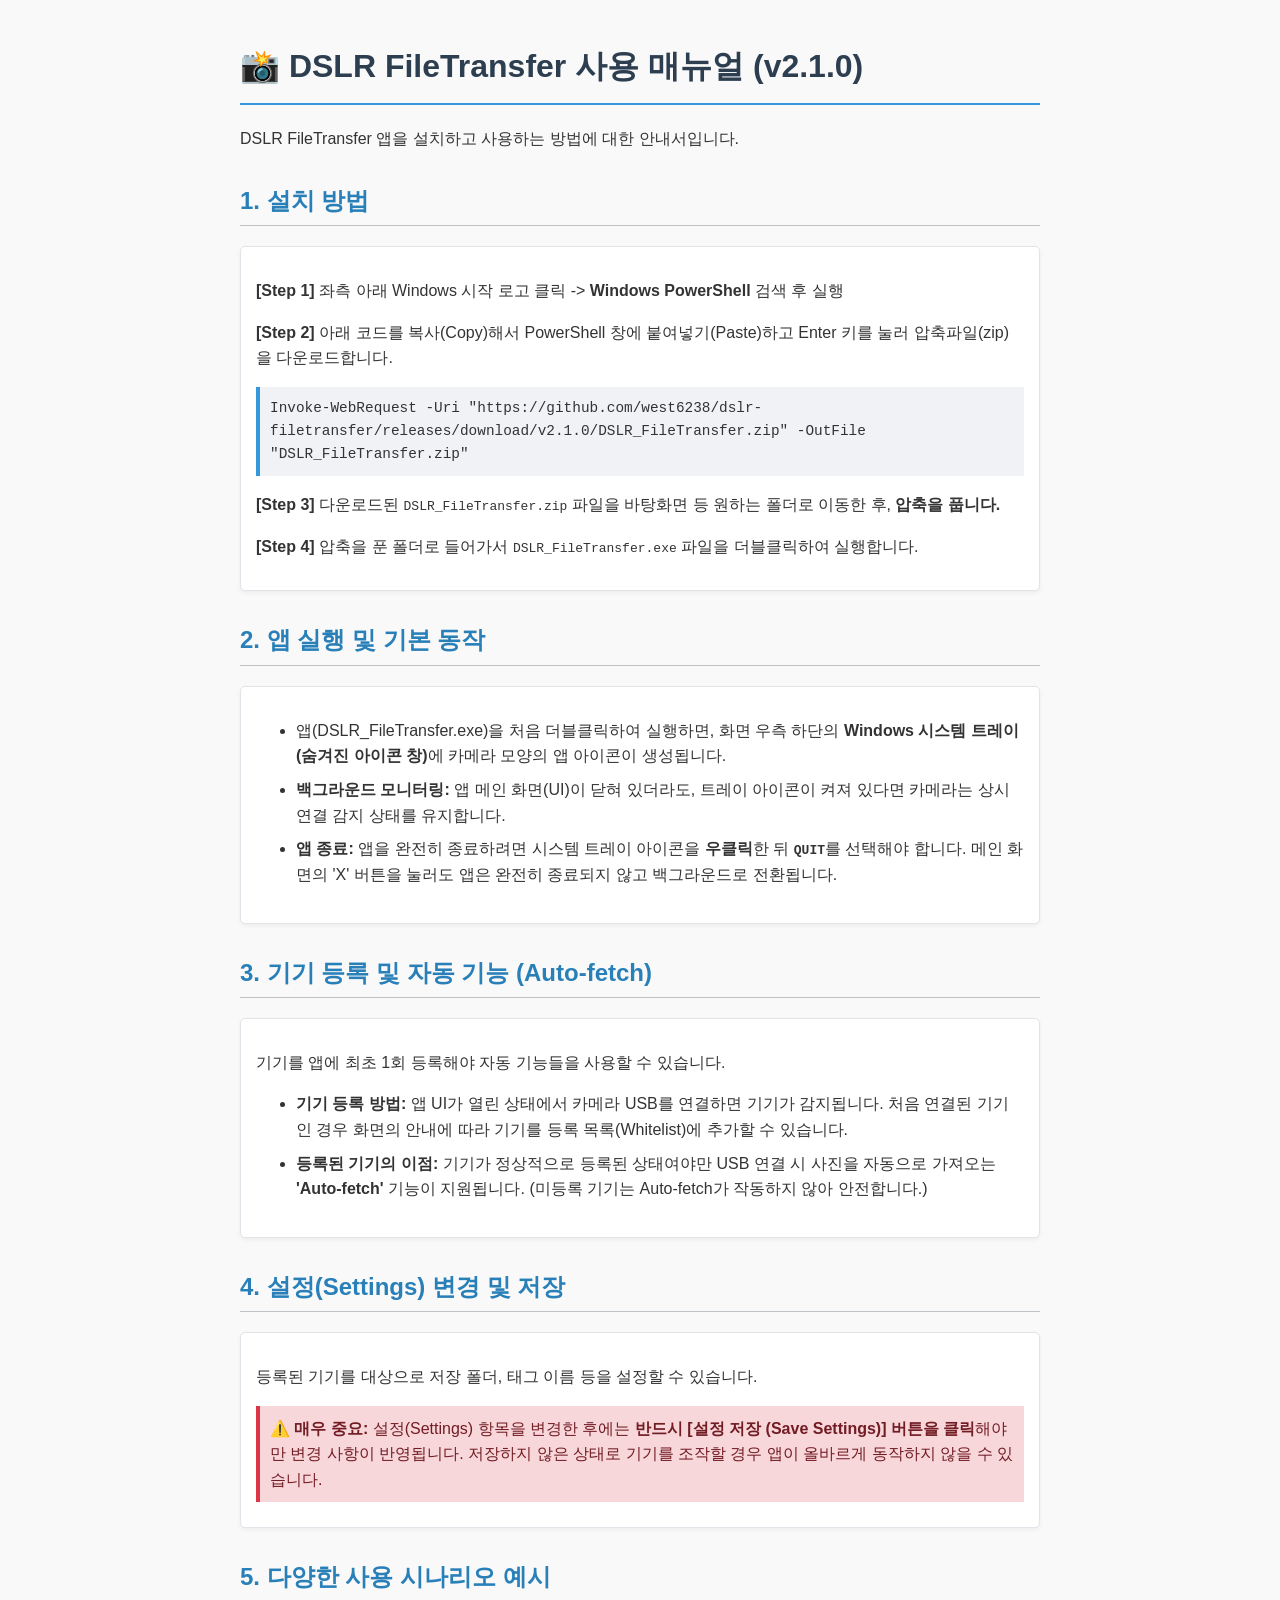
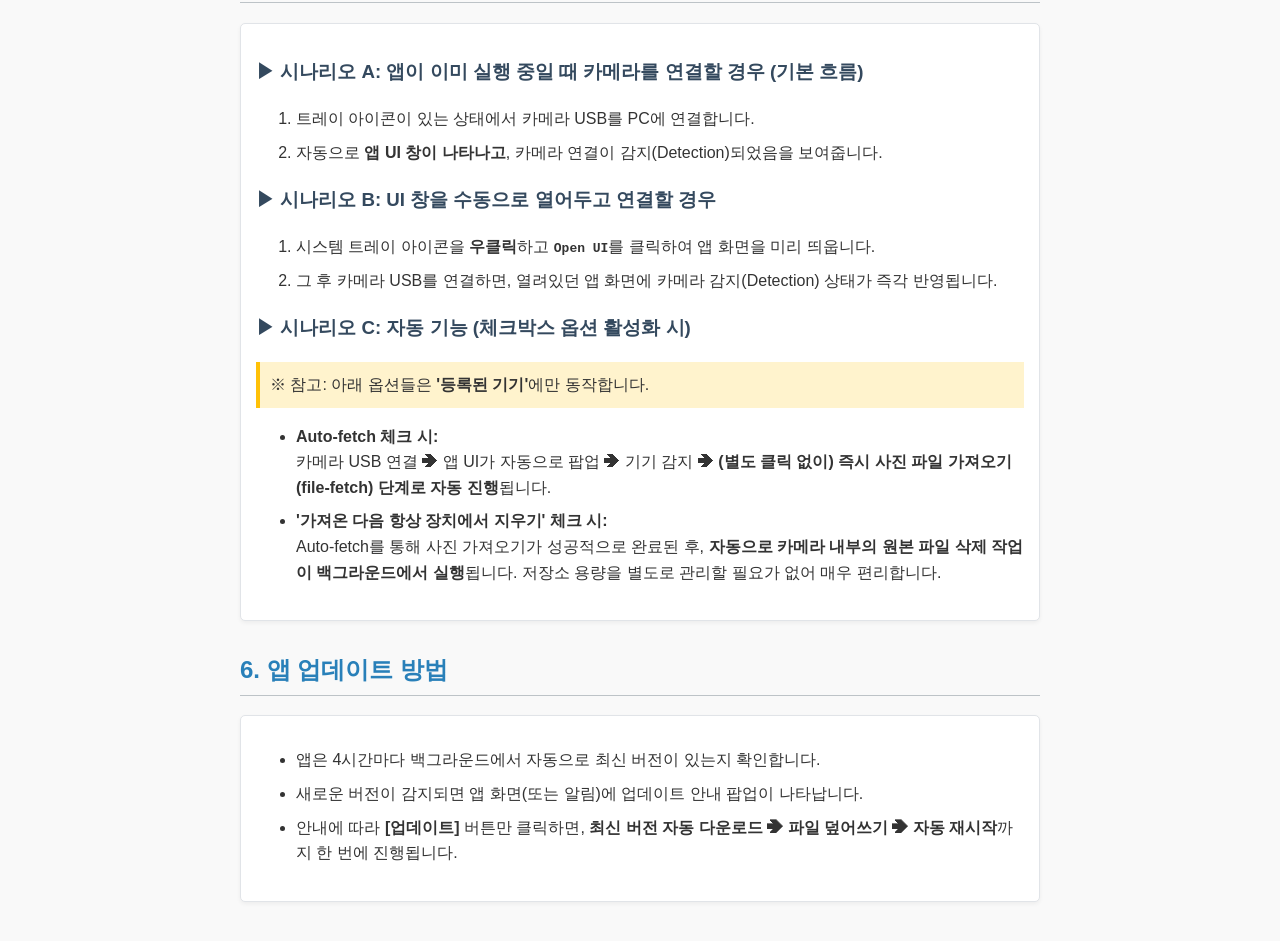
==== manual.html @ 5ad68a65 "docs: add end-user HTML manual" ====
<!DOCTYPE html>
<html lang="ko">
<head>
    <meta charset="UTF-8">
    <meta name="viewport" content="width=device-width, initial-scale=1.0">
    <title>DSLR FileTransfer 사용자 매뉴얼</title>
    <style>
        body {
            font-family: 'Segoe UI', Tahoma, Geneva, Verdana, sans-serif;
            line-height: 1.6;
            color: #333;
            max-width: 800px;
            margin: 0 auto;
            padding: 20px;
            background-color: #f9f9f9;
        }
        h1 {
            color: #2c3e50;
            border-bottom: 2px solid #3498db;
            padding-bottom: 10px;
        }
        h2 {
            color: #2980b9;
            margin-top: 30px;
            border-bottom: 1px solid #bdc3c7;
            padding-bottom: 5px;
        }
        h3 {
            color: #34495e;
        }
        .step-box {
            background-color: #fff;
            border: 1px solid #e1e4e8;
            border-radius: 5px;
            padding: 15px;
            margin-bottom: 20px;
            box-shadow: 0 2px 4px rgba(0,0,0,0.05);
        }
        .code-block {
            background-color: #f1f2f6;
            border-left: 4px solid #3498db;
            padding: 10px;
            font-family: 'Courier New', Courier, monospace;
            overflow-x: auto;
            margin: 10px 0;
            font-size: 0.9em;
            word-wrap: break-word;
        }
        .note {
            background-color: #fff3cd;
            border-left: 4px solid #ffc107;
            padding: 10px;
            margin: 10px 0;
        }
        .important {
            background-color: #f8d7da;
            border-left: 4px solid #dc3545;
            padding: 10px;
            margin: 10px 0;
            color: #721c24;
        }
        ul, ol {
            margin-bottom: 20px;
        }
        li {
            margin-bottom: 8px;
        }
    </style>
</head>
<body>

    <h1>📸 DSLR FileTransfer 사용 매뉴얼 (v2.1.0)</h1>
    <p>DSLR FileTransfer 앱을 설치하고 사용하는 방법에 대한 안내서입니다.</p>

    <h2>1. 설치 방법</h2>
    <div class="step-box">
        <p><strong>[Step 1]</strong> 좌측 아래 Windows 시작 로고 클릭 -> <strong>Windows PowerShell</strong> 검색 후 실행</p>
        <p><strong>[Step 2]</strong> 아래 코드를 복사(Copy)해서 PowerShell 창에 붙여넣기(Paste)하고 Enter 키를 눌러 압축파일(zip)을 다운로드합니다.</p>
        <div class="code-block">
            Invoke-WebRequest -Uri "https://github.com/west6238/dslr-filetransfer/releases/download/v2.1.0/DSLR_FileTransfer.zip" -OutFile "DSLR_FileTransfer.zip"
        </div>
        <p><strong>[Step 3]</strong> 다운로드된 <code>DSLR_FileTransfer.zip</code> 파일을 바탕화면 등 원하는 폴더로 이동한 후, <strong>압축을 풉니다.</strong></p>
        <p><strong>[Step 4]</strong> 압축을 푼 폴더로 들어가서 <code>DSLR_FileTransfer.exe</code> 파일을 더블클릭하여 실행합니다.</p>
    </div>

    <h2>2. 앱 실행 및 기본 동작</h2>
    <div class="step-box">
        <ul>
            <li>앱(DSLR_FileTransfer.exe)을 처음 더블클릭하여 실행하면, 화면 우측 하단의 <strong>Windows 시스템 트레이(숨겨진 아이콘 창)</strong>에 카메라 모양의 앱 아이콘이 생성됩니다.</li>
            <li><strong>백그라운드 모니터링:</strong> 앱 메인 화면(UI)이 닫혀 있더라도, 트레이 아이콘이 켜져 있다면 카메라는 상시 연결 감지 상태를 유지합니다.</li>
            <li><strong>앱 종료:</strong> 앱을 완전히 종료하려면 시스템 트레이 아이콘을 <strong>우클릭</strong>한 뒤 <strong><code>QUIT</code></strong>를 선택해야 합니다. 메인 화면의 'X' 버튼을 눌러도 앱은 완전히 종료되지 않고 백그라운드로 전환됩니다.</li>
        </ul>
    </div>

    <h2>3. 기기 등록 및 자동 기능 (Auto-fetch)</h2>
    <div class="step-box">
        <p>기기를 앱에 최초 1회 등록해야 자동 기능들을 사용할 수 있습니다.</p>
        <ul>
            <li><strong>기기 등록 방법:</strong> 앱 UI가 열린 상태에서 카메라 USB를 연결하면 기기가 감지됩니다. 처음 연결된 기기인 경우 화면의 안내에 따라 기기를 등록 목록(Whitelist)에 추가할 수 있습니다.</li>
            <li><strong>등록된 기기의 이점:</strong> 기기가 정상적으로 등록된 상태여야만 USB 연결 시 사진을 자동으로 가져오는 <strong>'Auto-fetch'</strong> 기능이 지원됩니다. (미등록 기기는 Auto-fetch가 작동하지 않아 안전합니다.)</li>
        </ul>
    </div>

    <h2>4. 설정(Settings) 변경 및 저장</h2>
    <div class="step-box">
        <p>등록된 기기를 대상으로 저장 폴더, 태그 이름 등을 설정할 수 있습니다.</p>
        <div class="important">
            <strong>⚠️ 매우 중요:</strong> 설정(Settings) 항목을 변경한 후에는 <strong>반드시 [설정 저장 (Save Settings)] 버튼을 클릭</strong>해야만 변경 사항이 반영됩니다. 저장하지 않은 상태로 기기를 조작할 경우 앱이 올바르게 동작하지 않을 수 있습니다.
        </div>
    </div>

    <h2>5. 다양한 사용 시나리오 예시</h2>
    <div class="step-box">
        <h3>▶ 시나리오 A: 앱이 이미 실행 중일 때 카메라를 연결할 경우 (기본 흐름)</h3>
        <ol>
            <li>트레이 아이콘이 있는 상태에서 카메라 USB를 PC에 연결합니다.</li>
            <li>자동으로 <strong>앱 UI 창이 나타나고</strong>, 카메라 연결이 감지(Detection)되었음을 보여줍니다.</li>
        </ol>

        <h3>▶ 시나리오 B: UI 창을 수동으로 열어두고 연결할 경우</h3>
        <ol>
            <li>시스템 트레이 아이콘을 <strong>우클릭</strong>하고 <strong><code>Open UI</code></strong>를 클릭하여 앱 화면을 미리 띄웁니다.</li>
            <li>그 후 카메라 USB를 연결하면, 열려있던 앱 화면에 카메라 감지(Detection) 상태가 즉각 반영됩니다.</li>
        </ol>

        <h3>▶ 시나리오 C: 자동 기능 (체크박스 옵션 활성화 시)</h3>
        <p class="note">※ 참고: 아래 옵션들은 <strong>'등록된 기기'</strong>에만 동작합니다.</p>
        <ul>
            <li><strong>Auto-fetch 체크 시:</strong><br>카메라 USB 연결 ➔ 앱 UI가 자동으로 팝업 ➔ 기기 감지 ➔ <strong>(별도 클릭 없이) 즉시 사진 파일 가져오기(file-fetch) 단계로 자동 진행</strong>됩니다.</li>
            <li><strong>'가져온 다음 항상 장치에서 지우기' 체크 시:</strong><br>Auto-fetch를 통해 사진 가져오기가 성공적으로 완료된 후, <strong>자동으로 카메라 내부의 원본 파일 삭제 작업이 백그라운드에서 실행</strong>됩니다. 저장소 용량을 별도로 관리할 필요가 없어 매우 편리합니다.</li>
        </ul>
    </div>

    <h2>6. 앱 업데이트 방법</h2>
    <div class="step-box">
        <ul>
            <li>앱은 4시간마다 백그라운드에서 자동으로 최신 버전이 있는지 확인합니다.</li>
            <li>새로운 버전이 감지되면 앱 화면(또는 알림)에 업데이트 안내 팝업이 나타납니다.</li>
            <li>안내에 따라 <strong>[업데이트]</strong> 버튼만 클릭하면, <strong>최신 버전 자동 다운로드 ➔ 파일 덮어쓰기 ➔ 자동 재시작</strong>까지 한 번에 진행됩니다.</li>
        </ul>
    </div>

</body>
</html>
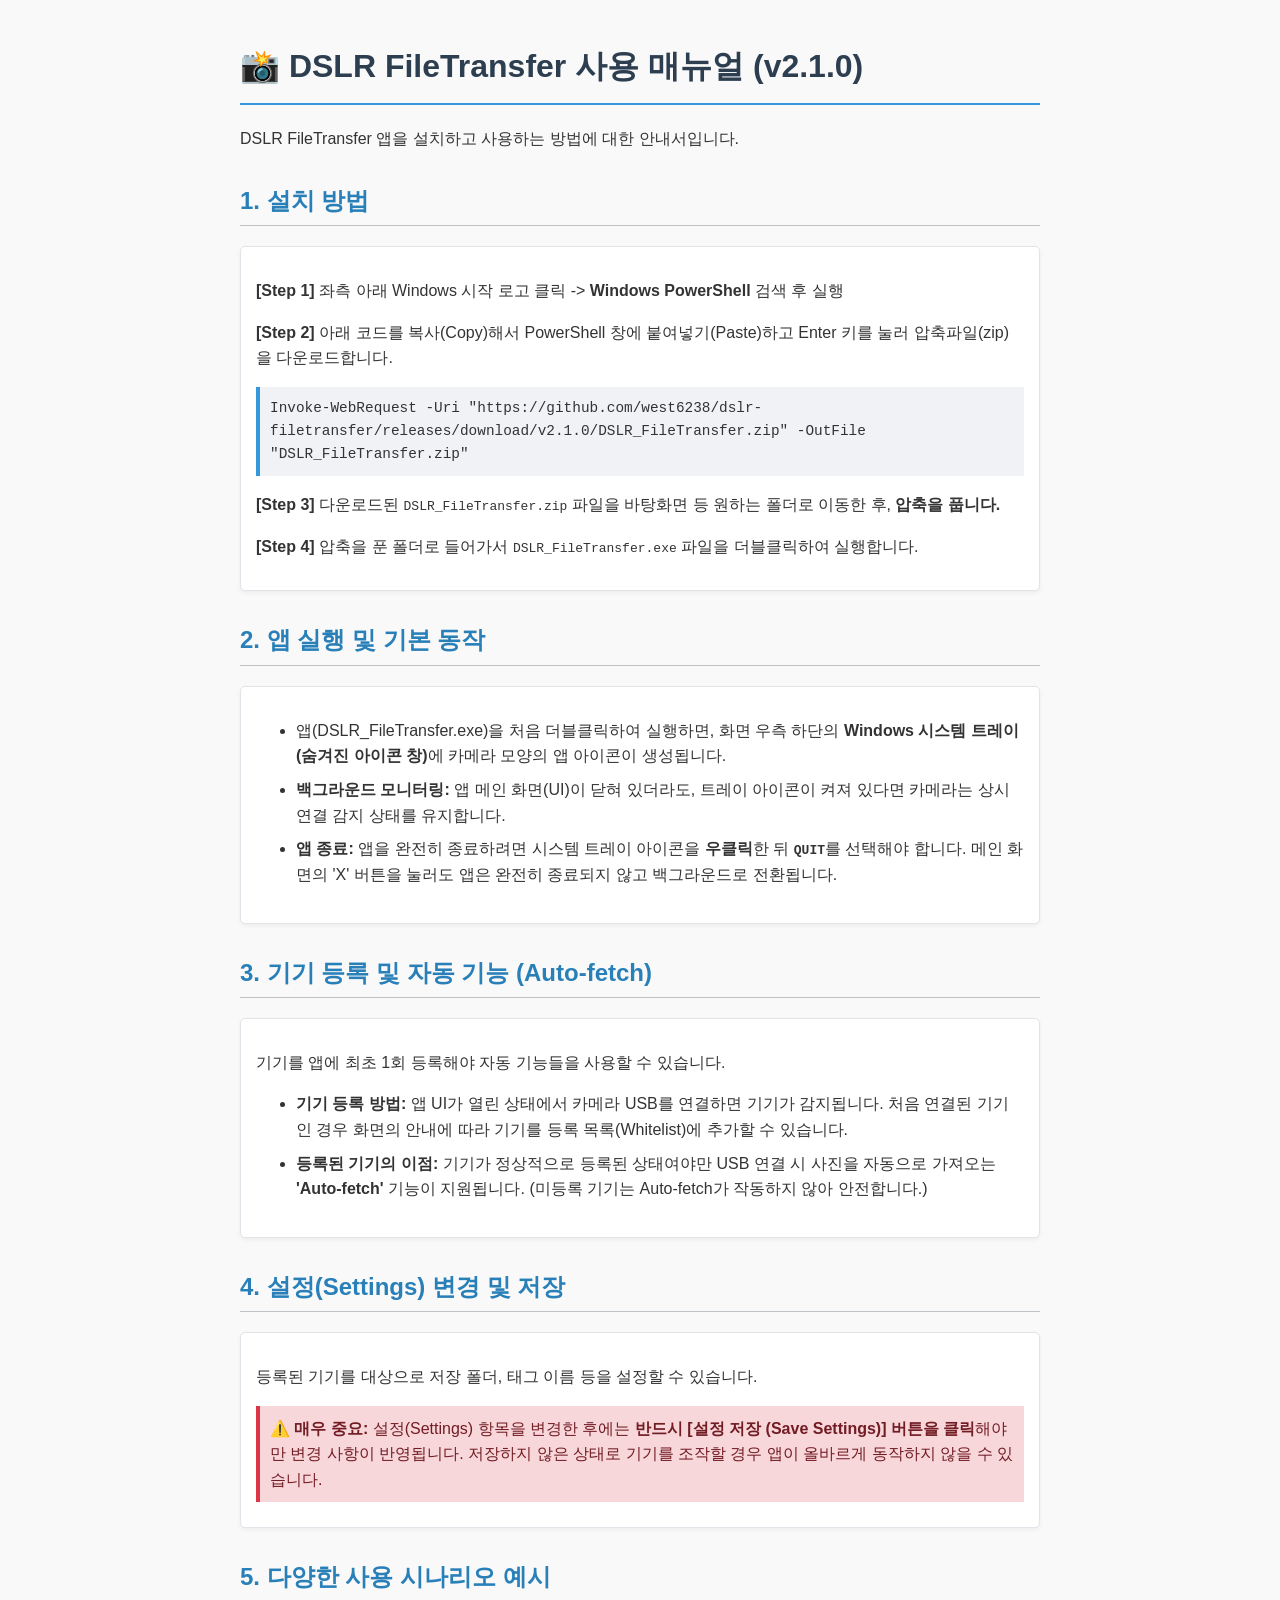
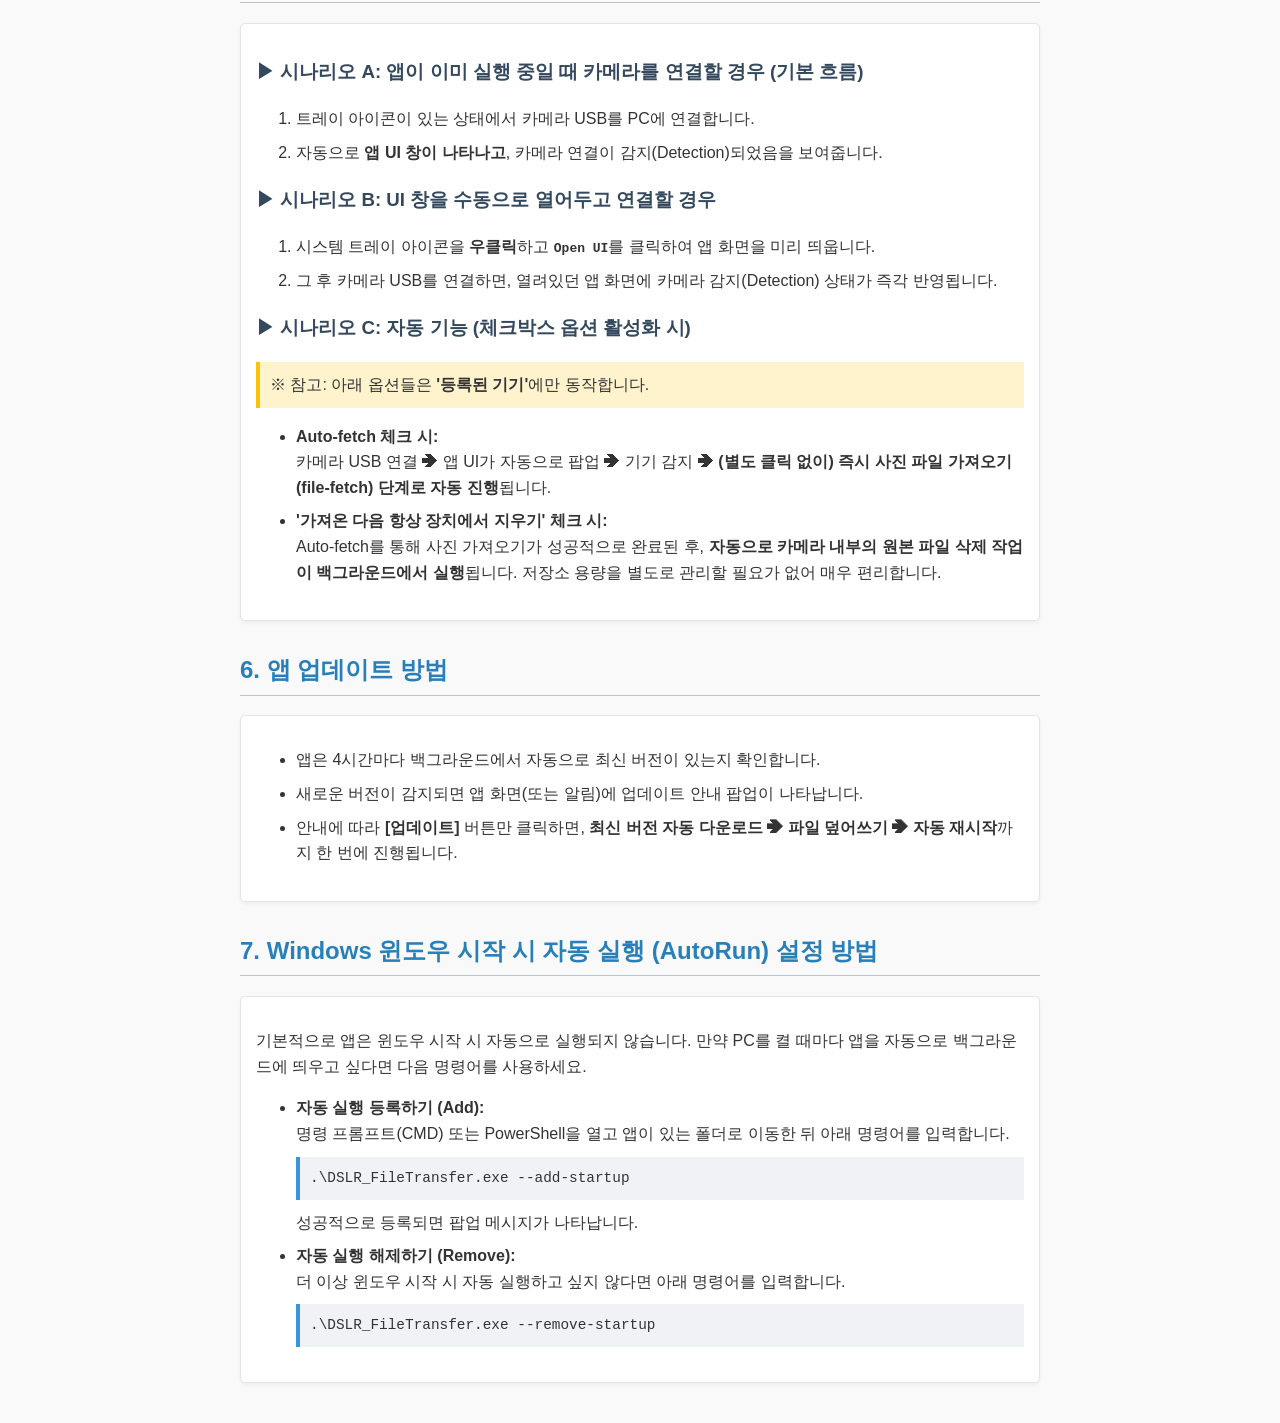
==== commit 905d3e66: "Release v2.1.0: Add auto-run control, manual, and optimize build size This commit finalizes the v2.1" ====
--- a/manual.html
+++ b/manual.html
@@ -140,5 +140,21 @@
         </ul>
     </div>
 
+    <h2>7. Windows 윈도우 시작 시 자동 실행 (AutoRun) 설정 방법</h2>
+    <div class="step-box">
+        <p>기본적으로 앱은 윈도우 시작 시 자동으로 실행되지 않습니다. 만약 PC를 켤 때마다 앱을 자동으로 백그라운드에 띄우고 싶다면 다음 명령어를 사용하세요.</p>
+        <ul>
+            <li><strong>자동 실행 등록하기 (Add):</strong><br>
+                명령 프롬프트(CMD) 또는 PowerShell을 열고 앱이 있는 폴더로 이동한 뒤 아래 명령어를 입력합니다.
+                <div class="code-block">.\DSLR_FileTransfer.exe --add-startup</div>
+                성공적으로 등록되면 팝업 메시지가 나타납니다.
+            </li>
+            <li><strong>자동 실행 해제하기 (Remove):</strong><br>
+                더 이상 윈도우 시작 시 자동 실행하고 싶지 않다면 아래 명령어를 입력합니다.
+                <div class="code-block">.\DSLR_FileTransfer.exe --remove-startup</div>
+            </li>
+        </ul>
+    </div>
+
 </body>
 </html>
